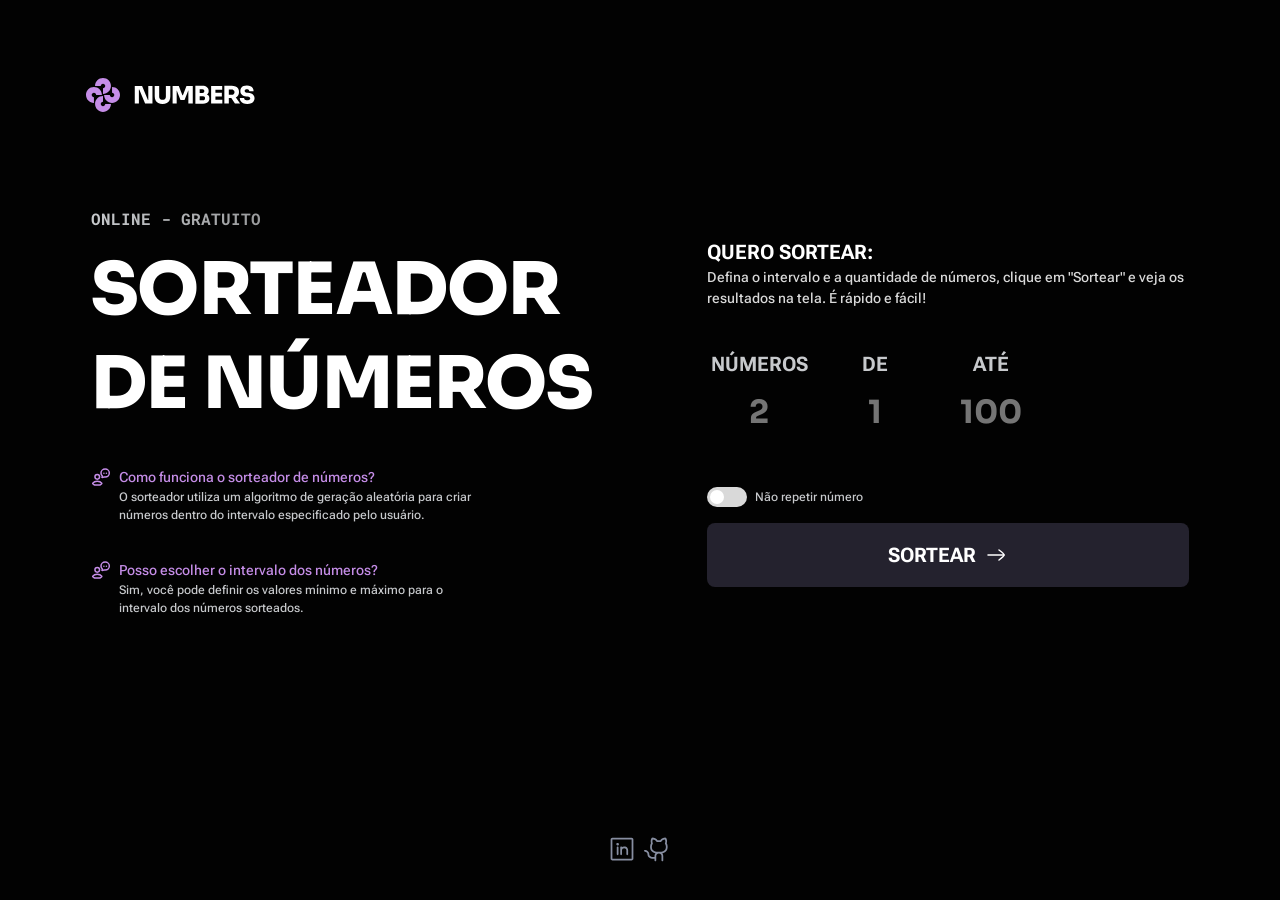
==== index.html @ 34ea307d "alteração de nomes" ====
<!DOCTYPE html>
<html lang="pt-br">
<head>
    <meta charset="UTF-8">
    <link rel="preconnect" href="https://fonts.googleapis.com">
    <link rel="preconnect" href="https://fonts.gstatic.com" crossorigin>
    <meta name="viewport" content="width=device-width, initial-scale=1.0">

    <title>Numbers</title>
    <link rel="stylesheet" href="styles/index.css">
    <link href="https://fonts.googleapis.com/css2?family=Roboto+Flex:opsz,wght@8..144,700&family=Roboto+Mono:ital,wght@0,100..700;1,100..700&family=Sora:wght@100..800&display=swap" rel="stylesheet">
</head>
<body>
    <div id="logo">
        <img src="assets/logo.svg" alt="Logo Numbers">
    </div>

    <div class="container">
        <header>
            <p>Online - Gratuito</p>
            <h1>Sorteador de Números</h1>
        </header>
    
        <main>
            <section id="content-form">
                <form>
                    <div class="header-form">
                        <h2>Quero Sortear:</h2>
                        <p>Defina o intervalo e a quantidade de números, clique em "Sortear" e veja os resultados na tela. É rápido e fácil!</p>
                    </div>
    
                    <div id="fields">
                        <div id="input-group">
                            <div class="input-box">
                                <label for="numbers">Números</label>
                                <input type="text" id="numbers" name="numbers" placeholder="2" required>
                            </div>
            
                            <div class="input-box">
                                <label for="min">De</label>
                                <input type="text" id="min" name="min" placeholder="1" required>
                            </div>
            
                            <div class="input-box">
                                <label for="max">Até</label>
                                <input type="text" id="max" name="max" placeholder="100" required>
                            </div>
                        </div>
                        
                        <div>
                            <label class="toggle">
                                <input type="checkbox" name="toggle" id="toggle">
                                Não repetir número
                            </label>

                            <div id="error" class="hidden">
                                <img src="assets/warning.svg" alt="">
                                <span id="">O valor mínimo não pode ser menor ou igual que o valor máximo.</span>
                            </div>
                        </div>
                    </div>
        
                    <button type="submit">
                        Sortear
                        <img src="assets/arrow.svg" alt="Seta para direita">
                    </button>
                </form>
            </section>

            <section id="result" class="hidden">
                <form>
                    <div class="header-form">
                        <h2>Resultado do sorteio</h2>
                        <p>1º resultado</p>
                    </div>

                    <div id="sorteio">
                        <div class="number">
                            <output>23</output>
                        </div>

                        <div class="number">
                            <output>12</output>
                        </div>
                    </div>

                    <button type="submit">
                        Sortear Novamente
                        <img src="assets/replay.svg" alt="Seta para direita">
                    </button>
                </form>
            </section>
        </main>
    
        <section id="questions">
            <div>
                <h3>
                    <img src="assets/questions.svg" alt="">
                    Como funciona o sorteador de números?
                </h3>
                <p>O sorteador utiliza um algoritmo de geração aleatória para criar números dentro do intervalo especificado pelo usuário.</p>
            </div>
            <div>
                <h3>
                    <img src="assets/questions.svg" alt="">
                    Posso escolher o intervalo dos números?
                </h3>
                <p>Sim, você pode definir os valores mínimo e máximo para o intervalo dos números sorteados.</p>
            </div>
        </section>
    </div>

    <footer>
        <ul>
            <li>
                <a href="https://www.linkedin.com/in/llorenzojjorge" target="_blank">
                    <img src="assets/LinkedinLogo.svg" alt="Logo Linkedin">
                </a>
            </li>
            <li>
                <a href="https://github.com/llorenzojorge/" target="_blank">
                    <img src="assets/GithubLogo.svg" alt="Logo Github">
                </a>
            </li>
        </ul>
    </footer>
    
    <script src="script.js"></script>
</body>
</html>
---- styles/index.css ----
@import url(global.css);
@import url(container.css);
@import url(header.css);
@import url(main.css);
@import url(questions.css);
@import url(utility.css);
@import url(footer.css);
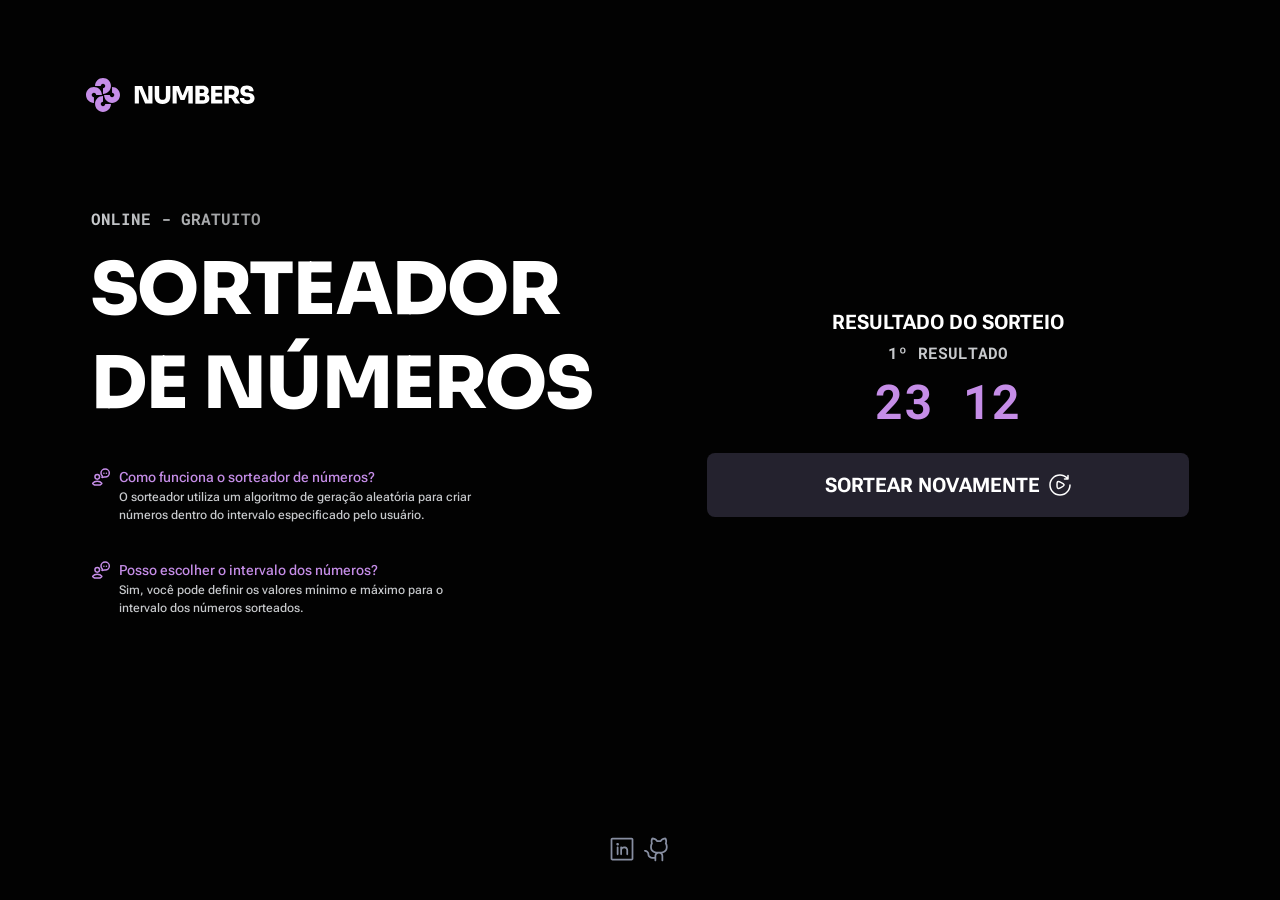
==== commit 6a171c8c: "fix height #sorteio + nomeclatura" ====
--- a/index.html
+++ b/index.html
@@ -22,8 +22,8 @@
         </header>
     
         <main>
-            <section id="content-form">
-                <form>
+            <section id="content-form" class="hidden">
+                <form id="formDraw">
                     <div class="header-form">
                         <h2>Quero Sortear:</h2>
                         <p>Defina o intervalo e a quantidade de números, clique em "Sortear" e veja os resultados na tela. É rápido e fácil!</p>
@@ -54,8 +54,10 @@
                             </label>
 
                             <div id="error" class="hidden">
-                                <img src="assets/warning.svg" alt="">
-                                <span id="">O valor mínimo não pode ser menor ou igual que o valor máximo.</span>
+                                <div>
+                                    <img src="assets/warning.svg" alt="">
+                                    <span id="messageError">O valor mínimo não pode ser menor ou igual que o valor máximo.</span>
+                                </div>
                             </div>
                         </div>
                     </div>
@@ -67,8 +69,8 @@
                 </form>
             </section>
 
-            <section id="result" class="hidden">
-                <form>
+            <section id="result" class="">
+                <form id="formResult">
                     <div class="header-form">
                         <h2>Resultado do sorteio</h2>
                         <p>1º resultado</p>
@@ -125,6 +127,7 @@
         </ul>
     </footer>
     
-    <script src="script.js"></script>
+    <script src="script.js">
+    </script>
 </body>
 </html>
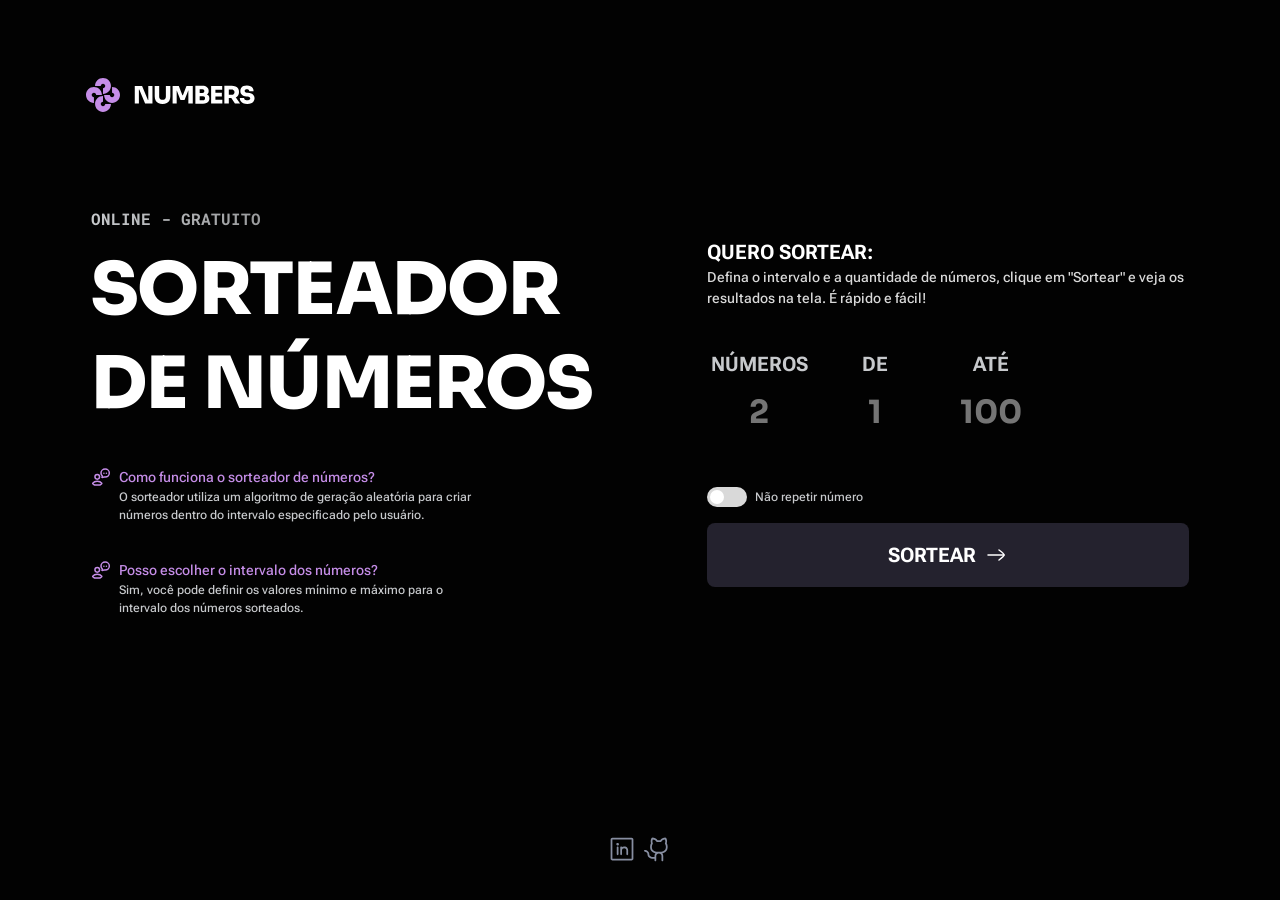
==== commit 4f2c6405: "Update index.html" ====
--- a/index.html
+++ b/index.html
@@ -22,7 +22,7 @@
         </header>
     
         <main>
-            <section id="content-form" class="hidden">
+            <section id="content-form" class="">
                 <form id="formDraw">
                     <div class="header-form">
                         <h2>Quero Sortear:</h2>
@@ -69,7 +69,7 @@
                 </form>
             </section>
 
-            <section id="result" class="">
+            <section id="result" class="hidden">
                 <form id="formResult">
                     <div class="header-form">
                         <h2>Resultado do sorteio</h2>
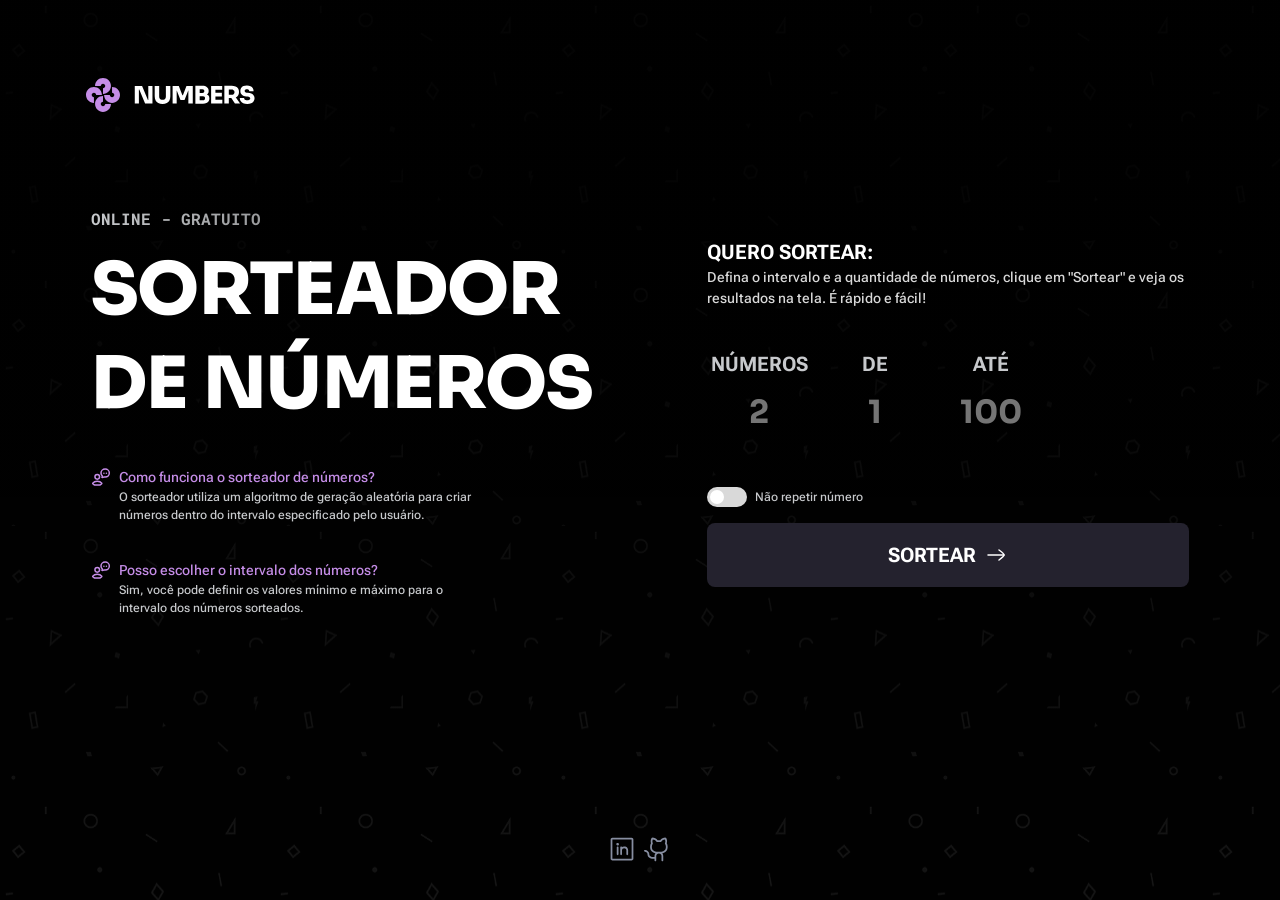
==== commit 572e7c44: "add favicon" ====
--- a/index.html
+++ b/index.html
@@ -9,6 +9,7 @@
     <title>Numbers</title>
     <link rel="stylesheet" href="styles/index.css">
     <link href="https://fonts.googleapis.com/css2?family=Roboto+Flex:opsz,wght@8..144,700&family=Roboto+Mono:ital,wght@0,100..700;1,100..700&family=Sora:wght@100..800&display=swap" rel="stylesheet">
+    <link rel="shortcut icon" href="assets/logo.ico" type="image/x-icon">
 </head>
 <body>
     <div id="logo">
@@ -77,6 +78,7 @@
                     </div>
 
                     <div id="sorteio">
+                        <!-- EXEMPLO DE RESULTADO CRIADO PELO JAVASCRIPT
                         <div class="number">
                             <output>23</output>
                         </div>
@@ -84,6 +86,8 @@
                         <div class="number">
                             <output>12</output>
                         </div>
+
+                        -->
                     </div>
 
                     <button type="submit">
